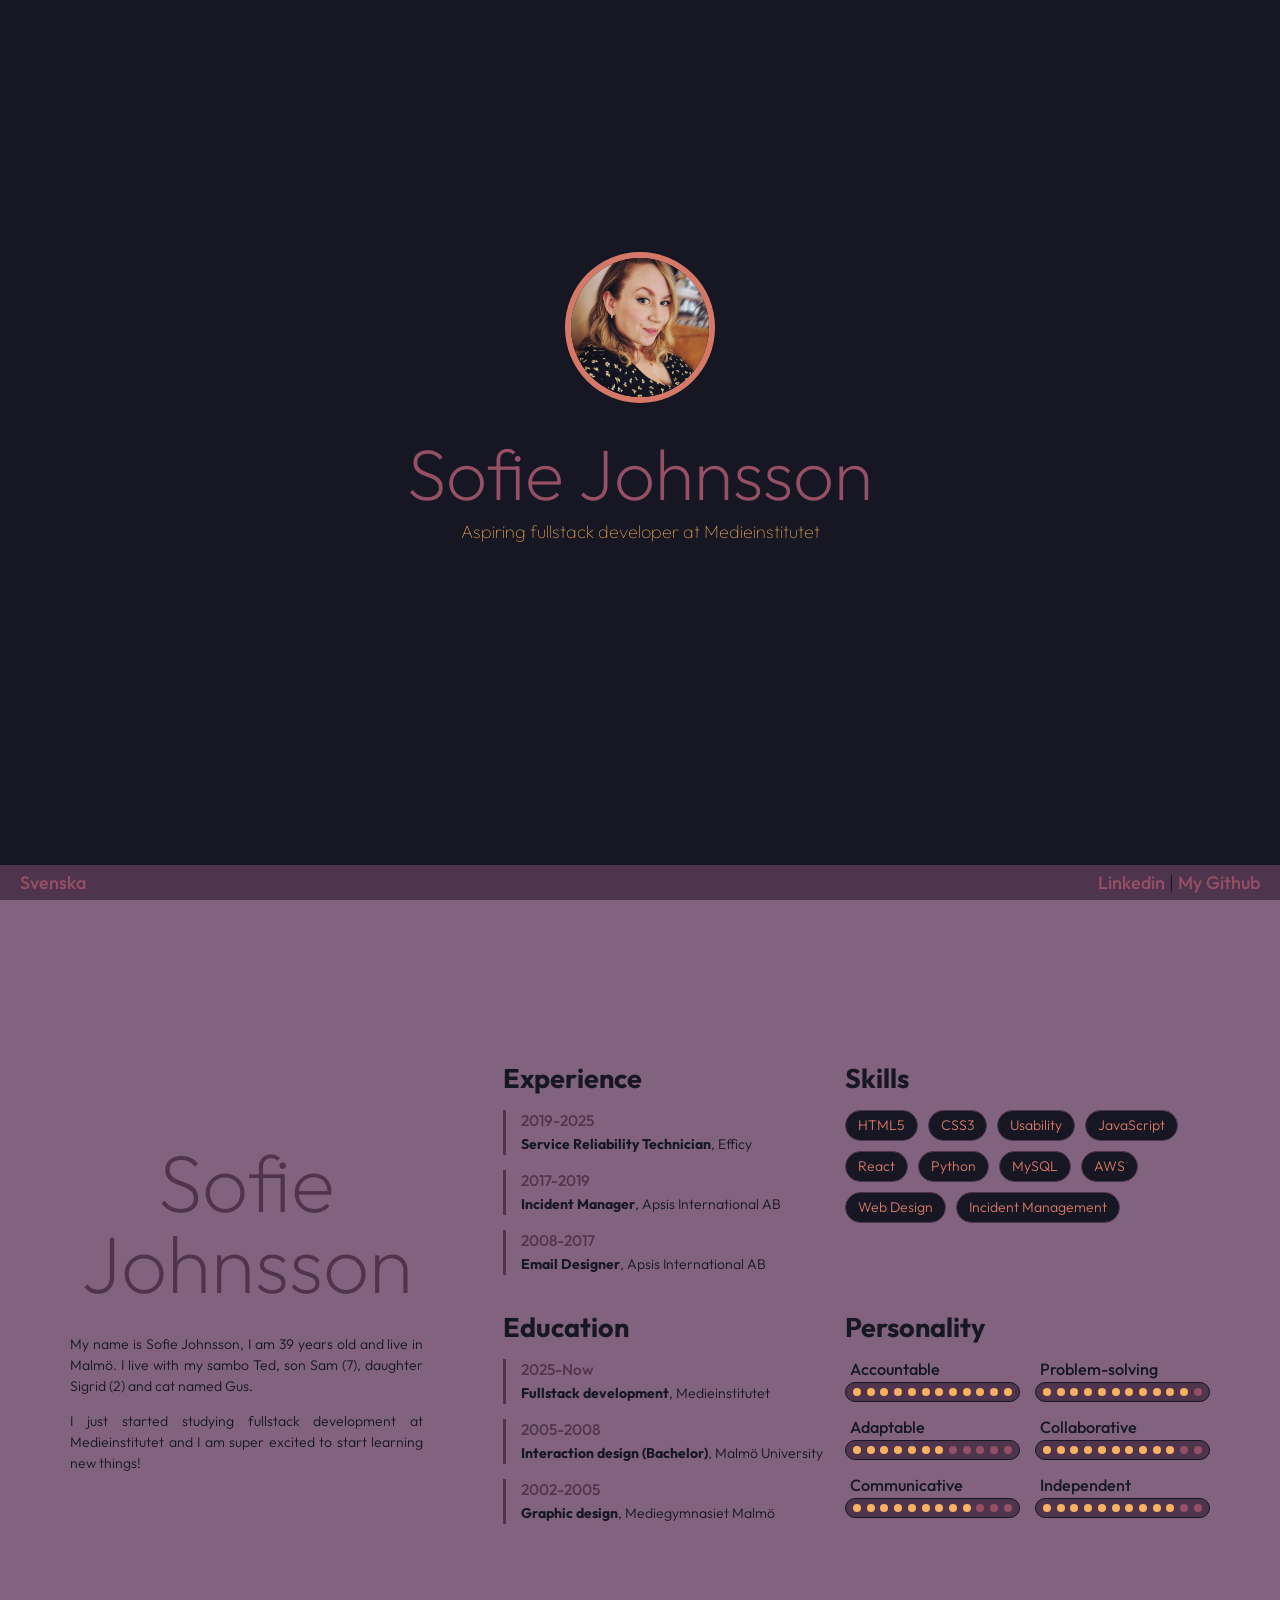
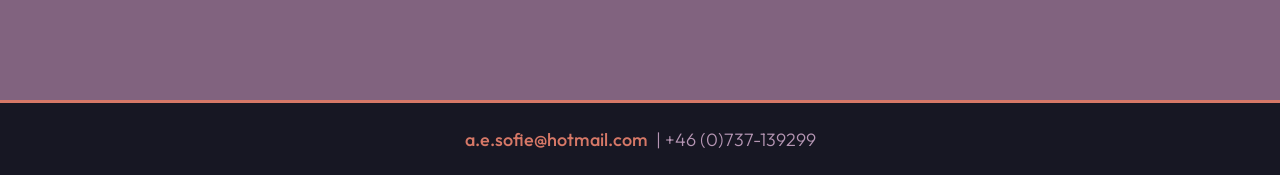
==== english.html @ 87a57439 "One-slide" ====
<!DOCTYPE html>
<html lang="en">
<head>
    <meta charset="UTF-8">
    <meta name="viewport" content="width=device-width, initial-scale=1.0">
    <link rel="stylesheet" href="css/style.css">
    <title>Sofie Johnsson</title>
</head>
<body>

    <div id="hero">

        <header>
            <div id="headerimg">
                <img class="profile-image" src="img/305139433_10159655626795546_2659846789829574413_n.jpg">
            </div>
            <div id="headertxt">
                <h1>Sofie Johnsson</h1>
                <p>Aspiring fullstack developer at Medieinstitutet<p>
            </div>
        </header>

    </div>

    <nav>
        <div id="anchors">
            <a href="index.html">Svenska</a>
        </div>
        <div id="externallinks">
            <a href="https://www.linkedin.com/in/sofiejohnsson/" target="_blank">Linkedin</a> | 
            <a href="https://github.com/Sofie200" target="_blank">My Github</a>
        </div>
    </nav>

    <main>

        <section>

            <article id="Bio">
                <h1>Sofie Johnsson</h1>
                <p>My name is Sofie Johnsson, I am 39 years old and live in Malmö. I live with my sambo Ted, son Sam (7), daughter Sigrid (2) and cat named Gus.</p>
                <!--<p>I enjoy baking, true crime podcasts, trivia games and spending time with friends and family &#128525;</p>-->
                <p>I just started studying fullstack development at Medieinstitutet and I am super excited to start learning new things!</p>
            </article>

        </section>
        <section id="sections">
            
            <article id="Experience">
                <h2>Experience</h2>
                <ul>
                    <li><h3>2019-2025</h3><span class="bolder">Service Reliability Technician</span>, Efficy</li>
                    <li><h3>2017-2019</h3><span class="bolder">Incident Manager</span>, Apsis International AB</li>
                    <li><h3>2008-2017</h3><span class="bolder">Email Designer</span>, Apsis International AB</li>
                </ul>
            </article>

            <article id="Education">
                <h2>Education</h2>
                <ul>
                    <li><h3>2025-Now</h3><span class="bolder">Fullstack development</span>, Medieinstitutet</li>
                    <li><h3>2005-2008</h3><span class="bolder">Interaction design (Bachelor)</span>, Malmö University</li>
                    <li><h3>2002-2005</h3><span class="bolder">Graphic design</span>, Mediegymnasiet Malmö</li>
                </ul>
            </article>

            <article id="skills">
                <h2>Skills</h2>
                <ol>
                    <li>HTML5</li>
                    <li>CSS3</li>
                    <li>Usability</li>
                    <li>JavaScript</li>
                    <li>React</li>
                    <li>Python</li>
                    <li>MySQL</li>
                    <li>AWS</li>
                    <li>Web Design</li>
                    <li>Incident Management</li>
                </ol>
            </article>

            <article id="personality">
                <h2>Personality</h2>

                <div id="personality-grid">

                </div>

            </article>

        </section>            
            
    </main>

    <footer>
        <a href="mailto:a.e.sofie@hotmail.com">a.e.sofie@hotmail.com</a>&nbsp;
        | +46 (0)737-139299
    </footer>
    <script src="src/main_eng.js" type="module"></script>
</body>
</html>
---- css/style.css ----
@import url('https://fonts.googleapis.com/css2?family=Molle:ital@1&display=swap');
@import url('https://fonts.googleapis.com/css2?family=Outfit:wght@100..900&display=swap');

*{
    box-sizing: border-box;
}

body{
    font-family: Outfit, Arial, Helvetica, sans-serif;
    color: #171723;
    font-weight: 300;
    font-size: 18px;
    background-color:#81637f;
    padding: 0;
    margin: 0;
}

p, li{
    font-size: 14px;
    line-height: 1.5em;
}

#hero{
    display: flex;
    grid-template-rows: 1fr;
    height: calc(100vh - 35px);
    background-color:#171723;
}

header{
    width: 95%;
    text-align: center;
    padding: 0 10% 50px;
    margin: auto;
}

#headerimg img{
    border-radius: 50%;
    width:15%;
    min-width: 150px;
    margin: 0 auto;
    border: solid 6px #d67867;
}

#headertxt p{
    color: #fab261;
    font-size: 18px;
    font-weight: 100;
}

nav{
    height: 35px;
    background-color: #4f344e;
    display: flex;
    align-self: flex-start;
    flex-wrap: wrap;
    justify-content: space-between;
    align-items: center;
    position:sticky;
    top:0;
    padding: 0 20px;
}

main{
    display: grid;
    grid-template-columns: 1fr 2fr;
    gap:80px;
    max-width: 1200px;
    grid-template-rows: 1fr;
    padding: 30px;
    height: calc(100vh - 100px);
    margin: auto;
    align-items: center;
}

h1{
    font-weight: 200;
    font-size: 4em;
    line-height: 1em;
    color:#965065;
    margin:30px 0 -10px;
}

#Bio h1{
    font-weight: 200;
    font-size: 4.5em;
    line-height: 1em;
    color:#4f344e;
    text-align: center;
    margin-bottom: 30px;
}

h2{
    margin: 0 0 15px;
}

h3{
    margin:0;
    color:#4f344e;
    font-size: 1.1em;
    font-weight: 500;
    padding-bottom: 3px;
}

h4{
    margin:0 0 0 5px;
    font-size: 0.9em;
    font-weight: 500;
    padding-bottom: 3px;
}

#Bio{
    text-align: justify;
}

#sections{
    display: grid;
    grid-template-columns: 1fr 1fr;
    grid-template-rows: 1fr 1fr;
    gap: 20px 0;
    grid-auto-flow: column;
}

ul, ol{
    margin:0;
    padding: 0;
}

#Education li, #Experience li{
    margin: 15px 0px;
    list-style: none;
    border-left: #4f344e solid 3px;
    padding-left: 15px;
}

#skills ol{
    width:100%;
    margin:0;
    padding: 0;
    display: flex;
    flex-wrap:wrap;
    gap:10px;
}

#skills li{
    background-color: #171723;
    list-style: none;
    padding: 4px 12px;
    border: #4f344e solid 1px;
    border-radius: 20px;
    color: #d67867;
    margin: 0;
}

a{
   color:#171723; 
   text-decoration: none;
   font-weight: 500;
}
a:hover{
    color: #4f344e;
    text-decoration: underline;
}

nav a{
   color:#965065;
}
nav a:hover{
    color: #d67867;
}

.icon a:hover{
    text-decoration: none;
}
.bolder{
    font-weight: 700;
}

#contact{
    background-color: #b696b4;
    border: #4f344e 2px solid;
    border-radius: 10px;
    padding: 15px 20px 25px;
    margin-bottom: 40px;
}

#contact-grid{
    display: grid;
    grid-template-columns: 20px 1fr;
    gap: 10px 25px;
    align-items: center;
}

#contact-grid .icon{
    width: 20px;
    display: grid;
    align-items: center;
    justify-items:center;
    text-shadow: 0 0 3px #4f344e;
}


footer{
    background-color:#171723;
    text-align: center;
    border-top: #d67867 solid 3px;
    color: #b696b4;
    height: 75px;
    display: flex;
    align-items: center;
    justify-content: center;
}

footer a{
    color:#d67867;
}


#personality-grid{
    display: grid;
    grid-template-columns: 1fr 1fr;
    gap: 15px 15px;
    align-items: center;
}

.score-bar{
    display: flex;
    justify-content: space-between;
    border:#171723 solid 1px;
    background-color: #4f344e;
    border-radius: 10px;
    height: 20px;
    align-items: center;
    padding: 0 7px;
    width: 175px;
    box-sizing: border-box;
}

.score, .grey{
    width: 8px;
    height: 8px;
    background-color: #fab261;
    border-radius: 8px;
}

.grey{
    background-color:#965065;
}

@media screen and (max-width: 1240px)  {
    main{
        max-width: 800px;
        display: block;
        height: auto;
    }
    
    #Bio h1{
        margin-top: 10px;
    }

    #Bio{
        padding-bottom: 50px;
    }

    article{
        padding-bottom: 20px;
    }
}

@media screen and (max-width: 800px)  {
    main{
        max-width: 500px;
        display: block;
        height: auto;
    }

    #sections{
        display: block;
    }

    #skills{
        padding-bottom: 40px;
    }
}

@media screen and (max-width: 420px)  {
    
    h1, #Bio h1{
        font-size: 3rem;
    }
    #Bio h1{
        margin-bottom: 20px;
    }
}
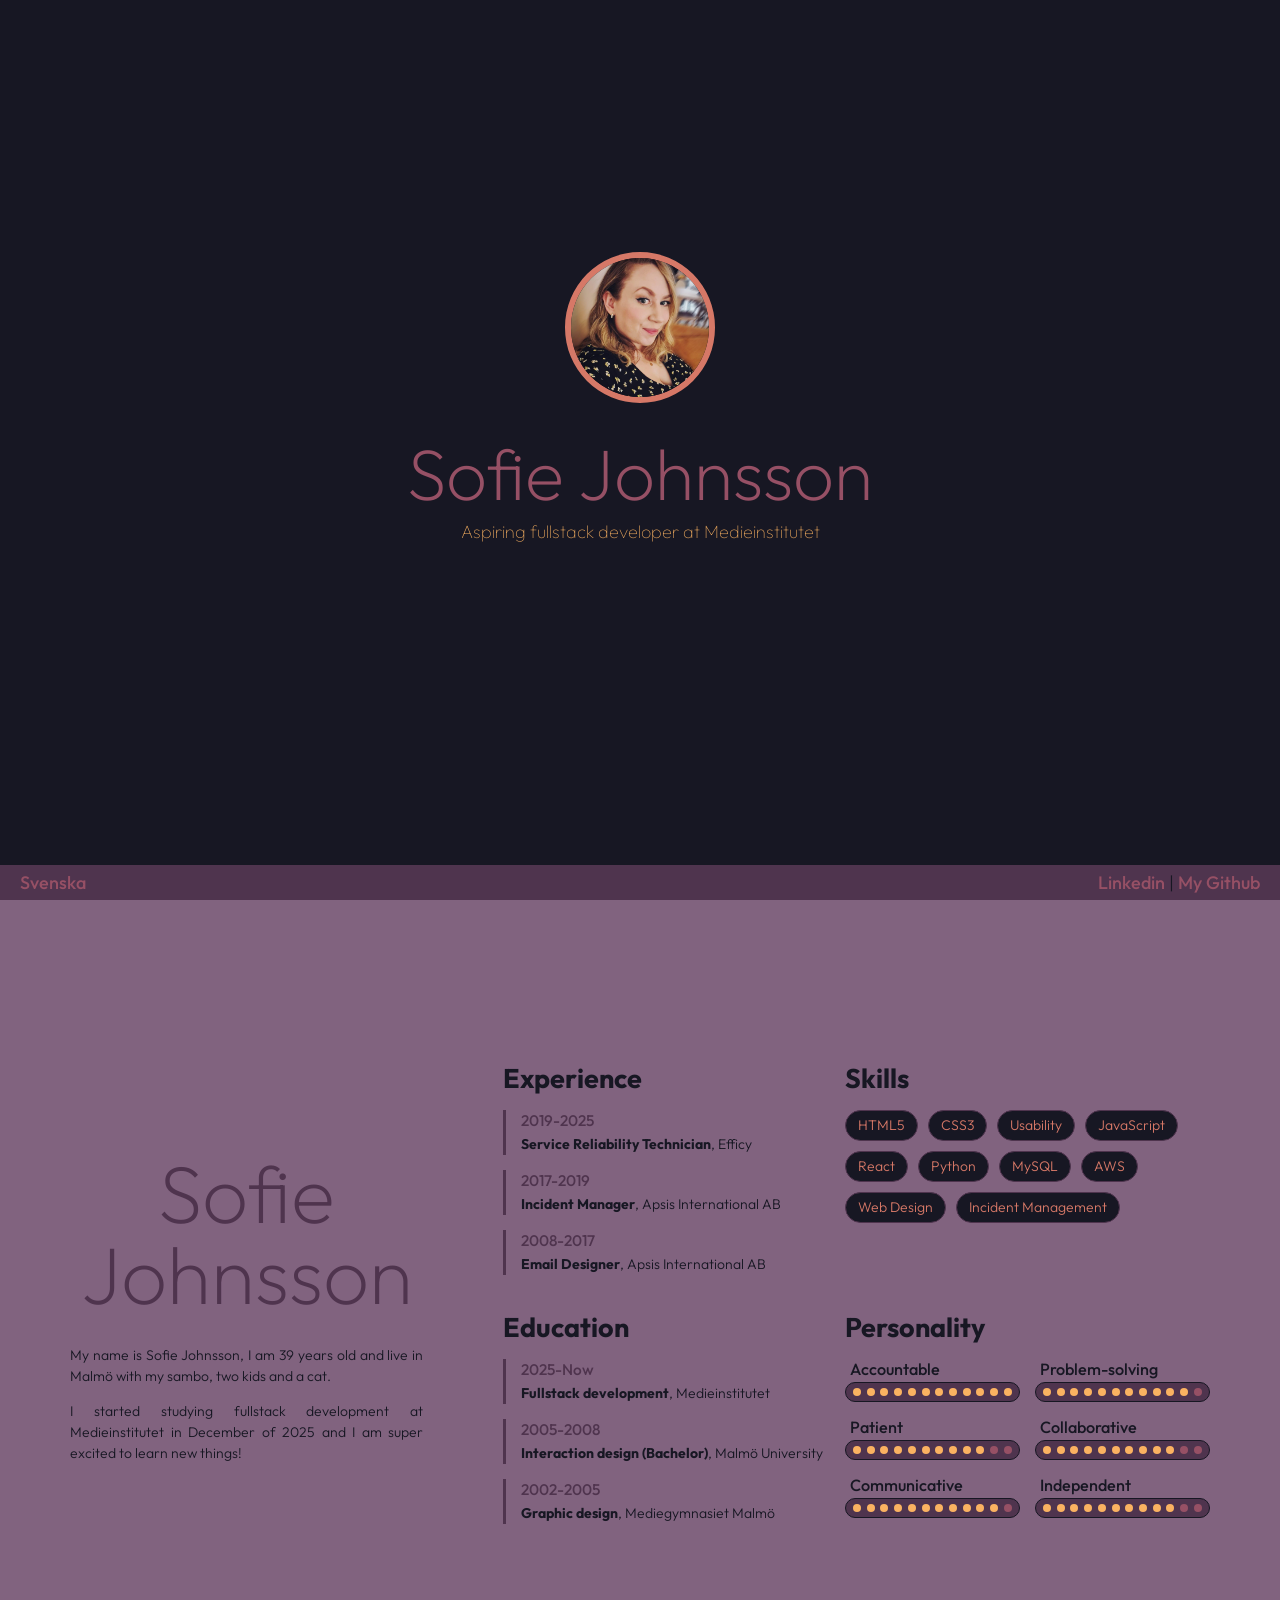
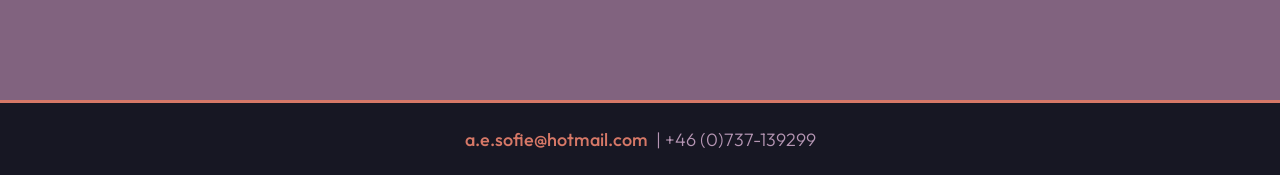
==== commit 3bf6ee4e: "Minor touchups" ====
--- a/english.html
+++ b/english.html
@@ -38,9 +38,8 @@
 
             <article id="Bio">
                 <h1>Sofie Johnsson</h1>
-                <p>My name is Sofie Johnsson, I am 39 years old and live in Malmö. I live with my sambo Ted, son Sam (7), daughter Sigrid (2) and cat named Gus.</p>
-                <!--<p>I enjoy baking, true crime podcasts, trivia games and spending time with friends and family &#128525;</p>-->
-                <p>I just started studying fullstack development at Medieinstitutet and I am super excited to start learning new things!</p>
+                <p>My name is Sofie Johnsson, I am 39 years old and live in Malmö with my sambo, two kids and a cat.</p>
+                <p>I started studying fullstack development at Medieinstitutet in December of 2025 and I am super excited to learn new things!</p>
             </article>
 
         </section>
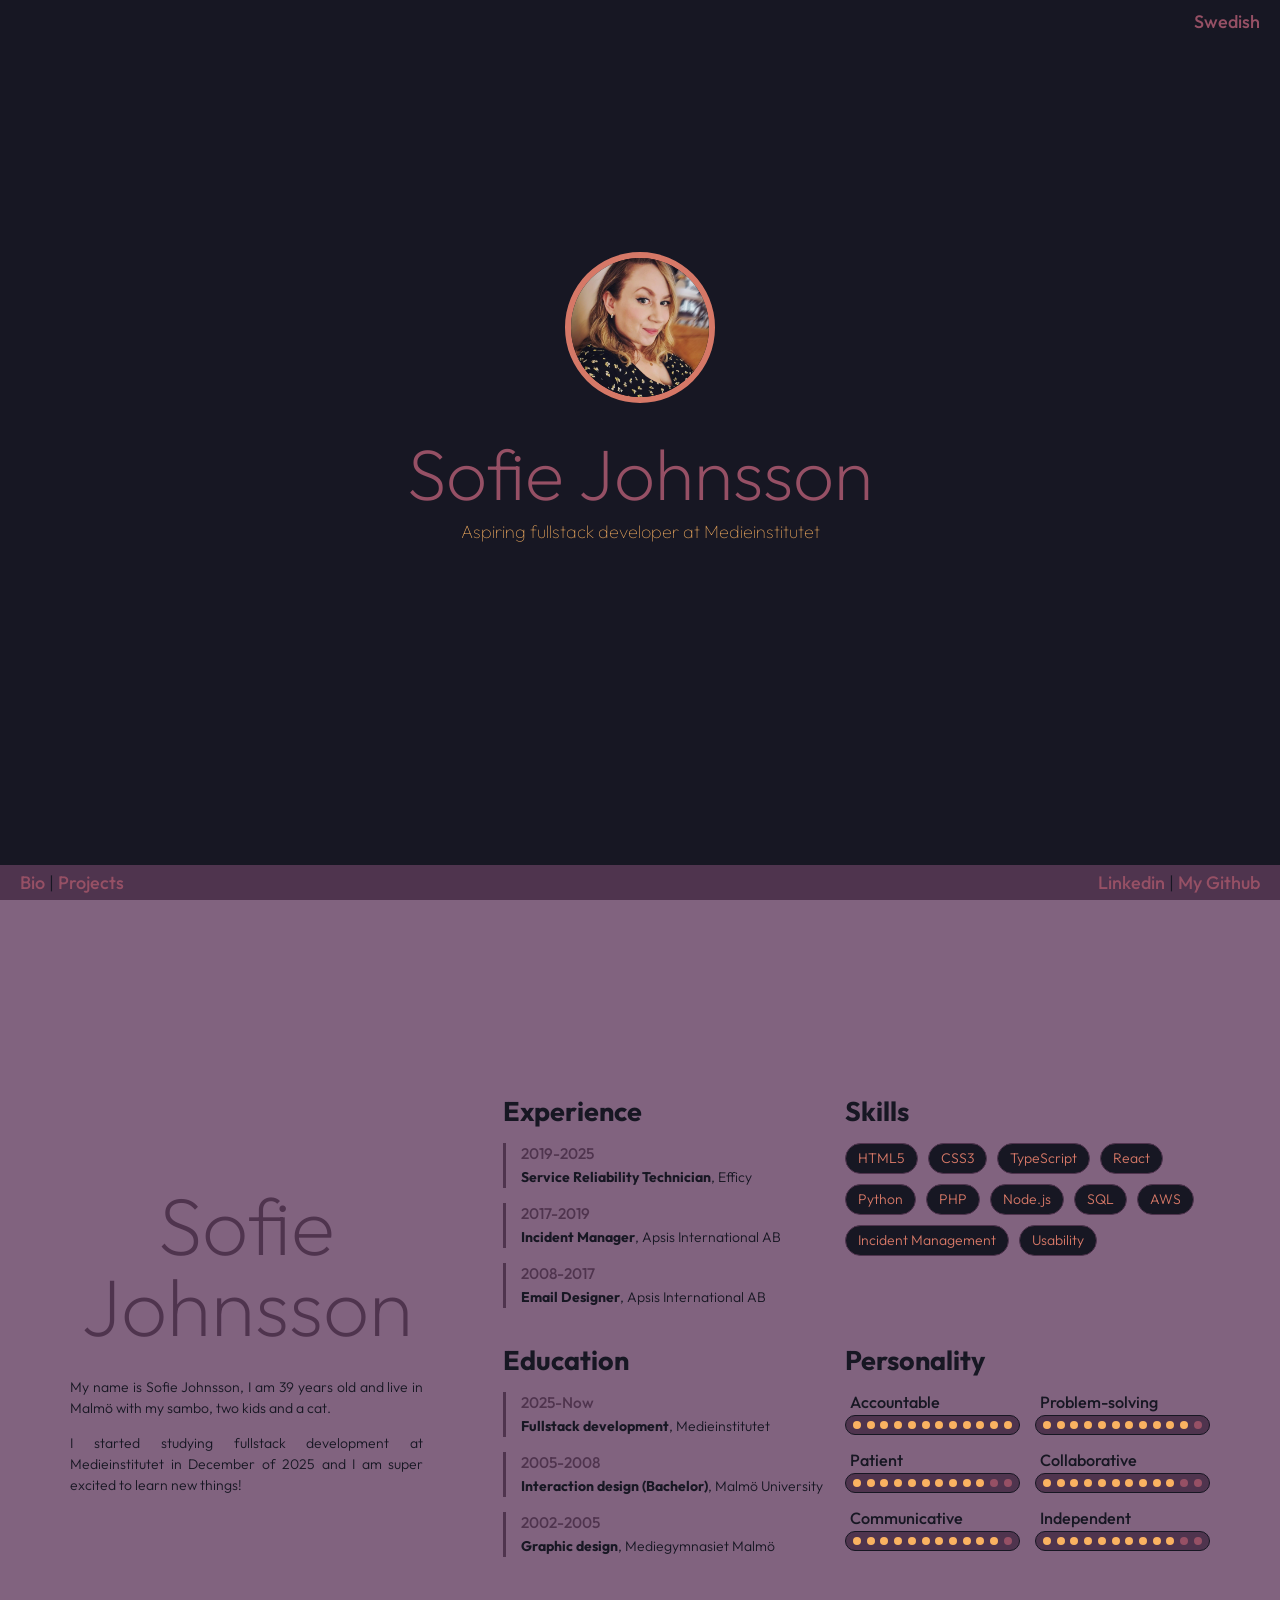
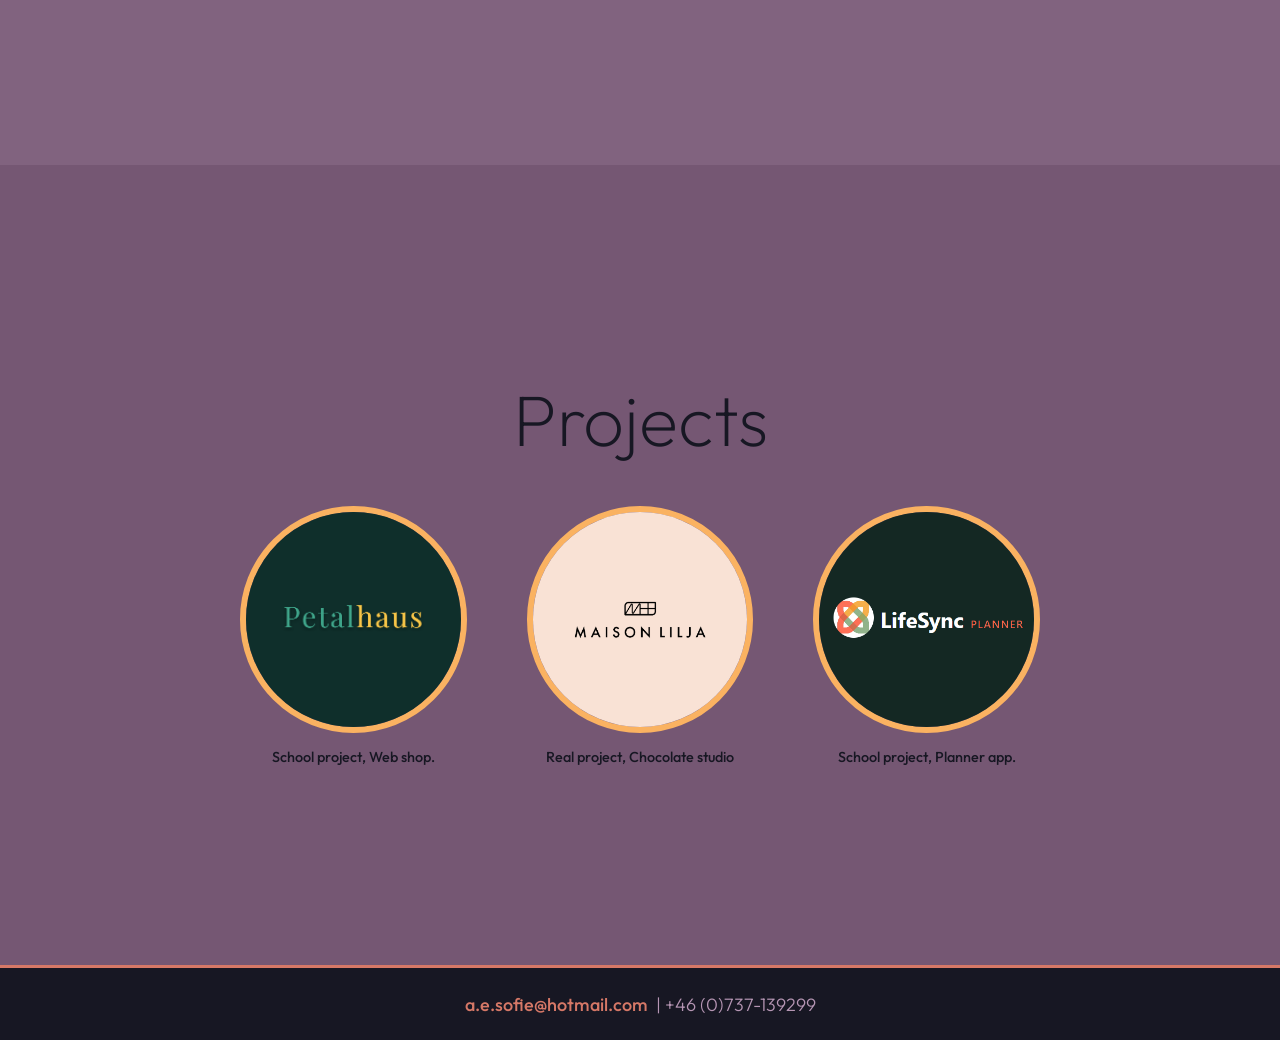
==== commit e18e29b4: "Projects added" ====
--- a/english.html
+++ b/english.html
@@ -11,6 +11,7 @@
     <div id="hero">
 
         <header>
+            <div id="language"><a href="/">Swedish</a></div>
             <div id="headerimg">
                 <img class="profile-image" src="img/305139433_10159655626795546_2659846789829574413_n.jpg">
             </div>
@@ -24,7 +25,8 @@
 
     <nav>
         <div id="anchors">
-            <a href="index.html">Svenska</a>
+            <a href="#bio-page">Bio</a> |
+            <a href="#project-page">Projects</a>
         </div>
         <div id="externallinks">
             <a href="https://www.linkedin.com/in/sofiejohnsson/" target="_blank">Linkedin</a> | 
@@ -32,7 +34,7 @@
         </div>
     </nav>
 
-    <main>
+    <main id="bio-page">
 
         <section>
 
@@ -68,14 +70,15 @@
                 <ol>
                     <li>HTML5</li>
                     <li>CSS3</li>
-                    <li>Usability</li>
-                    <li>JavaScript</li>
+                    <li>TypeScript</li>
                     <li>React</li>
                     <li>Python</li>
-                    <li>MySQL</li>
+                    <li>PHP</li>
+                    <li>Node.js</li>
+                    <li>SQL</li>
                     <li>AWS</li>
-                    <li>Web Design</li>
                     <li>Incident Management</li>
+                    <li>Usability</li>
                 </ol>
             </article>
 
@@ -92,6 +95,36 @@
             
     </main>
 
+    <div class="wrapper-pink">
+        <main id="project-page">
+    
+            <h1>Projects</h1>
+    
+            <section>
+    
+                <div class="project">
+                    <a target="_blank" href="https://petalhaus-v2.vercel.app/"><img class="profile-image"
+                            src="img/petalhaus.png"></a>
+                    <div class="project-desc">School project, Web shop.</div>
+                </div>
+    
+                <div class="project">
+                    <a target="_blank" href="https://maison-lilja.vercel.app/"><img class="profile-image"
+                            src="img/maisonlilja.png"></a>
+                    <div class="project-desc">Real project, Chocolate studio</div>
+                </div>
+    
+                <div class="project">
+                    <a target="_blank" href="https://lifesyncplanner.vercel.app/"><img class="profile-image"
+                            src="img/lifesyncplanner.png"></a>
+                    <div class="project-desc">School project, Planner app.</div>
+                </div>
+    
+            </section>
+    
+        </main>
+    </div>
+
     <footer>
         <a href="mailto:a.e.sofie@hotmail.com">a.e.sofie@hotmail.com</a>&nbsp;
         | +46 (0)737-139299
--- a/css/style.css
+++ b/css/style.css
@@ -3,6 +3,16 @@
 
 *{
     box-sizing: border-box;
+}
+
+html {
+    scroll-behavior: smooth;
+}
+
+@media (prefers-reduced-motion: no-preference) {
+    html {
+        scroll-behavior: smooth;
+    }
 }
 
 body{
@@ -48,6 +58,12 @@
     font-weight: 100;
 }
 
+#language{
+    position: absolute;
+    top:10px;
+    right:20px;
+}
+
 nav{
     height: 35px;
     background-color: #4f344e;
@@ -61,16 +77,60 @@
     padding: 0 20px;
 }
 
-main{
+#bio-page{
     display: grid;
     grid-template-columns: 1fr 2fr;
     gap:80px;
     max-width: 1200px;
     grid-template-rows: 1fr;
     padding: 30px;
+    height: calc(100vh - 35px);
+    margin: auto;
+    align-items: center;
+}
+
+.wrapper-pink {
+    background-color: #755773;
+    display: flex;
+    align-items: center;
     height: calc(100vh - 100px);
+}
+
+#project-page {
+    max-width: 1200px;
+    padding: 30px;
     margin: auto;
-    align-items: center;
+    flex-direction: column;
+    align-items: center;
+}
+
+#project-page section {
+    max-width: 800px;
+    display: flex;
+    flex-flow: row;
+    gap:60px;
+    justify-content: space-between;
+    margin: auto;
+    align-items: center;
+}
+
+.project{
+    flex: 1;
+    text-align: center;
+}
+
+.project img {
+    border-radius: 50%;
+    width: 100%;
+    min-width: 150px;
+    margin: 0 auto;
+    border: solid 6px #fab261;
+}
+
+.project-desc{
+    font-size: 0.9rem;
+    font-weight: 500;
+    padding: 10px 0;
 }
 
 h1{
@@ -88,6 +148,12 @@
     color:#4f344e;
     text-align: center;
     margin-bottom: 30px;
+}
+
+#project-page h1 {
+    color: #171723;
+    margin-bottom: 50px;
+    text-align: center;
 }
 
 h2{
@@ -162,10 +228,10 @@
     text-decoration: underline;
 }
 
-nav a{
+nav a, #language a{
    color:#965065;
 }
-nav a:hover{
+nav a:hover, #language a:hover{
     color: #d67867;
 }
 
@@ -248,7 +314,7 @@
 }
 
 @media screen and (max-width: 1240px)  {
-    main{
+    #bio-page{
         max-width: 800px;
         display: block;
         height: auto;
@@ -268,7 +334,7 @@
 }
 
 @media screen and (max-width: 800px)  {
-    main{
+    #bio-page, #project-page, .wrapper-pink{
         max-width: 500px;
         display: block;
         height: auto;
@@ -276,6 +342,13 @@
 
     #sections{
         display: block;
+    }
+
+    #project-page section {
+        flex-direction: column;
+        max-width: 250px;
+        margin: auto;
+        gap: 40px;
     }
 
     #skills{
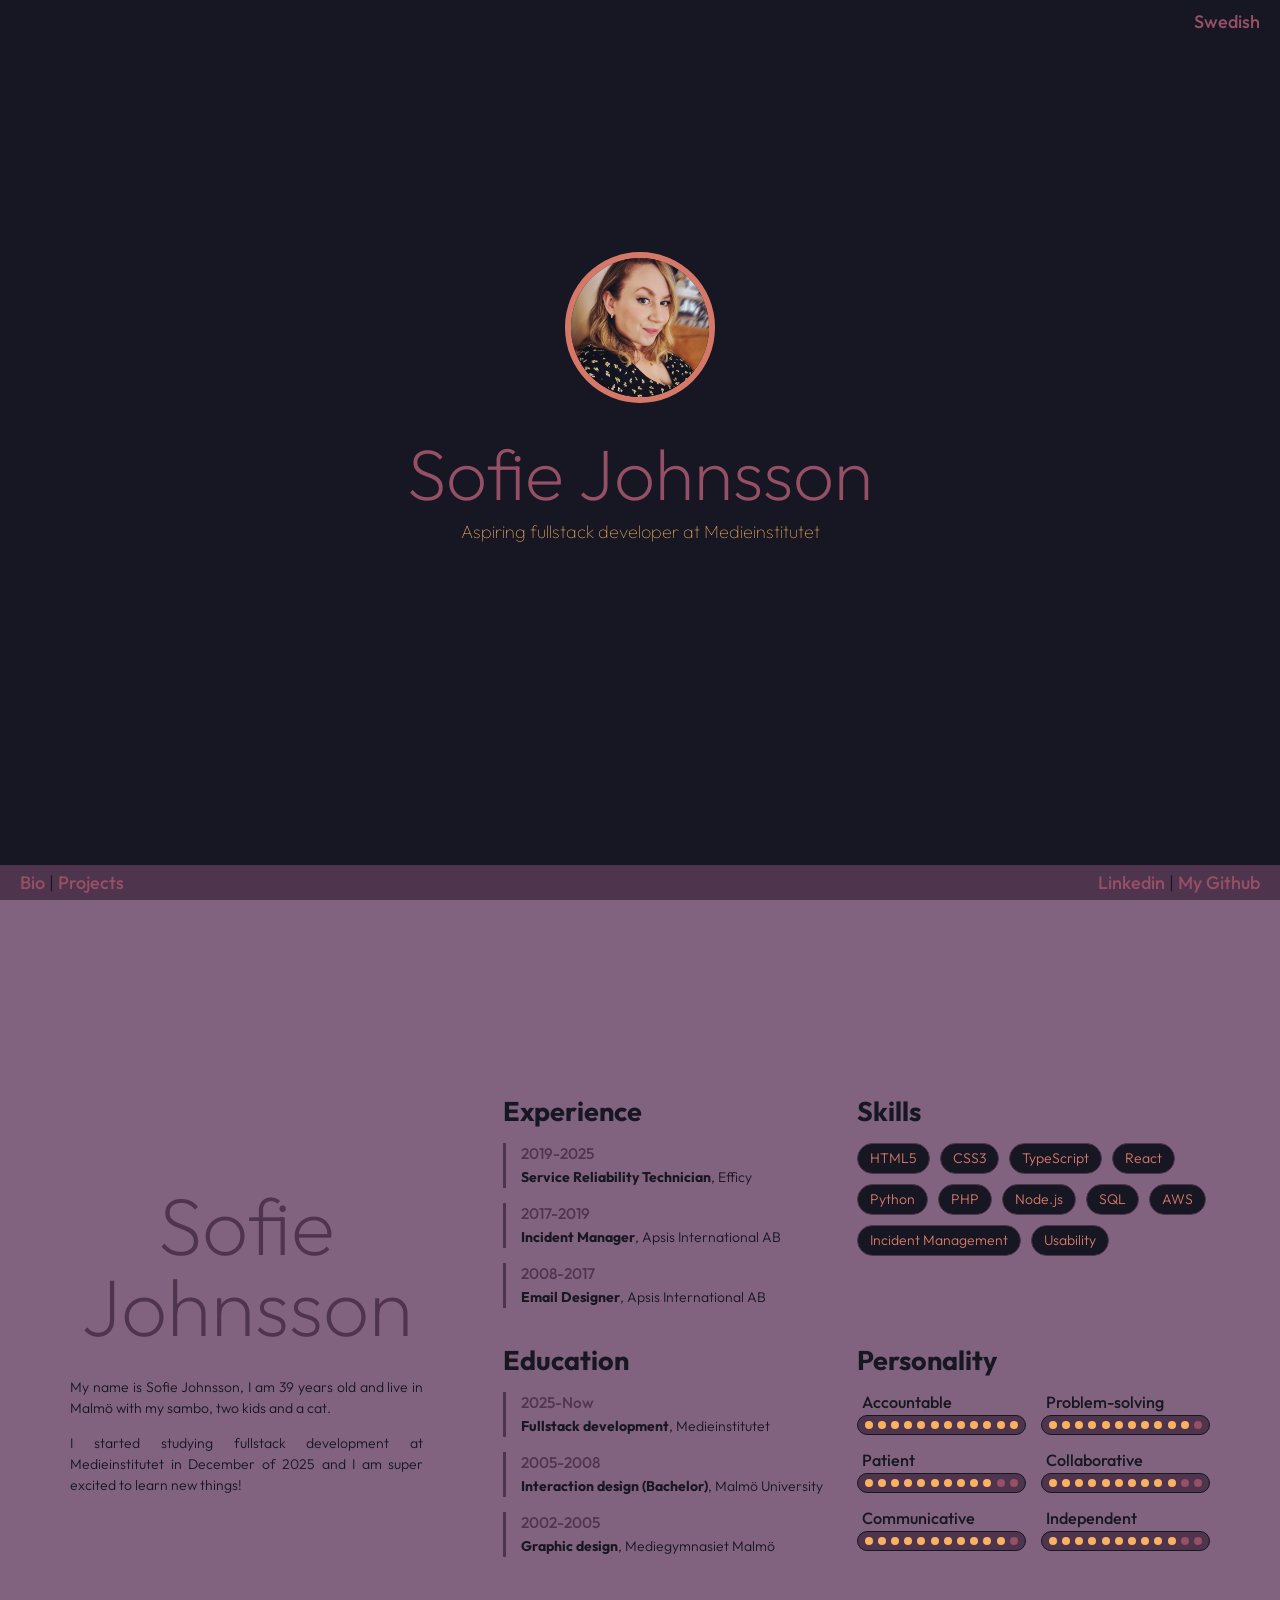
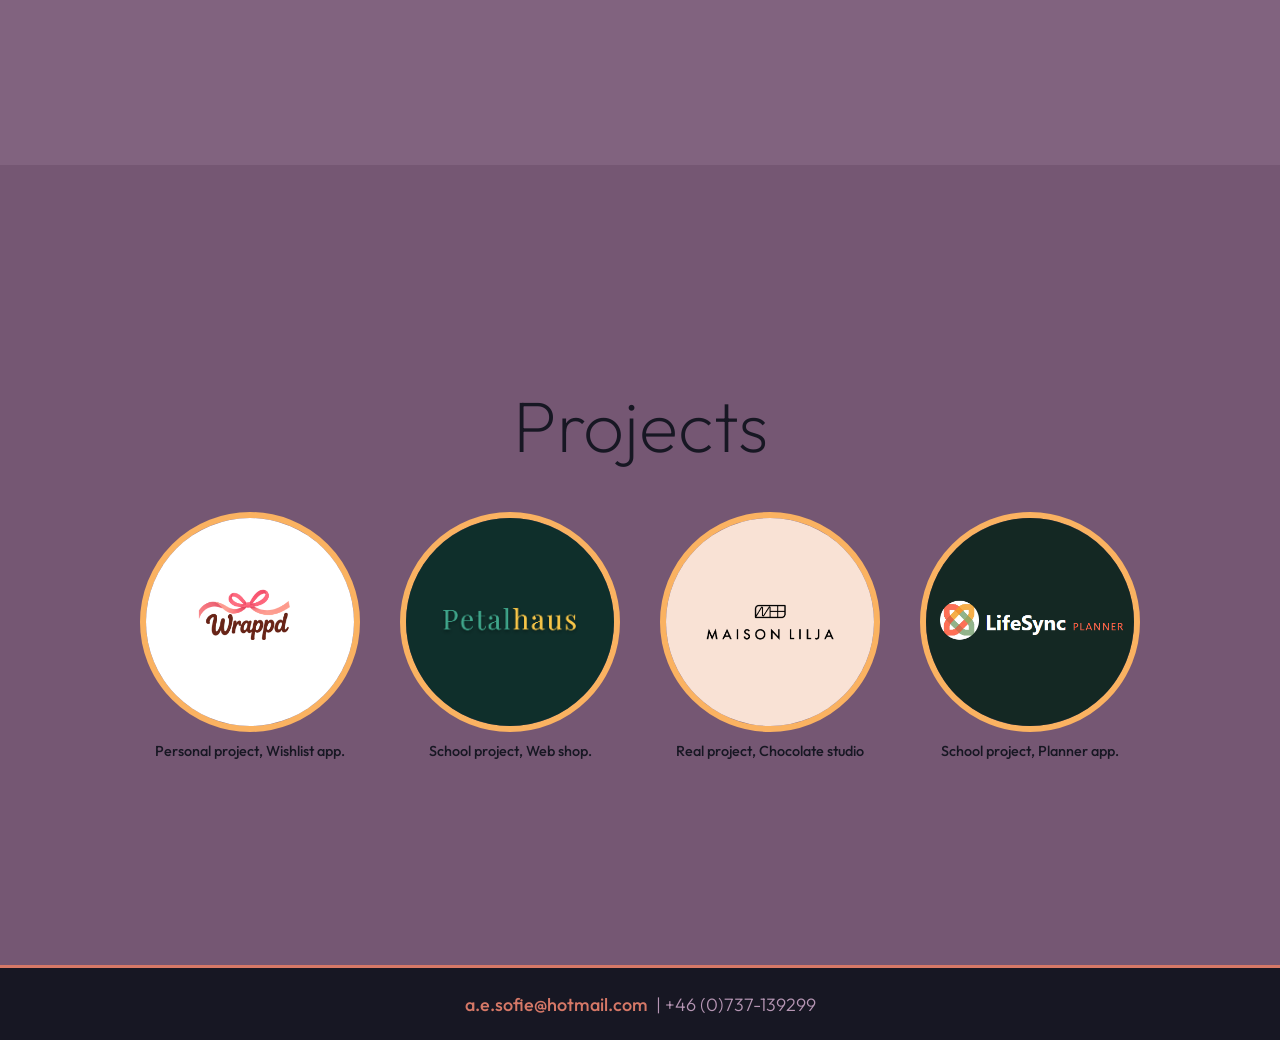
==== commit b9c0173a: "Added Wrappd project, fixed a few bugs" ====
--- a/english.html
+++ b/english.html
@@ -103,17 +103,23 @@
             <section>
     
                 <div class="project">
+                    <a target="_blank" href="https://wrappd.se/"><img class="profile-image"
+                            src="img/wrappd.png"></a>
+                    <div class="project-desc">Personal project, Wishlist app.</div>
+                </div>
+
+                <div class="project">
                     <a target="_blank" href="https://petalhaus-v2.vercel.app/"><img class="profile-image"
                             src="img/petalhaus.png"></a>
                     <div class="project-desc">School project, Web shop.</div>
                 </div>
-    
+
                 <div class="project">
                     <a target="_blank" href="https://maison-lilja.vercel.app/"><img class="profile-image"
                             src="img/maisonlilja.png"></a>
                     <div class="project-desc">Real project, Chocolate studio</div>
                 </div>
-    
+
                 <div class="project">
                     <a target="_blank" href="https://lifesyncplanner.vercel.app/"><img class="profile-image"
                             src="img/lifesyncplanner.png"></a>
--- a/css/style.css
+++ b/css/style.css
@@ -93,7 +93,7 @@
     background-color: #755773;
     display: flex;
     align-items: center;
-    height: calc(100vh - 100px);
+    min-height: calc(100vh - 100px);
 }
 
 #project-page {
@@ -105,13 +105,12 @@
 }
 
 #project-page section {
-    max-width: 800px;
-    display: flex;
-    flex-flow: row;
-    gap:60px;
-    justify-content: space-between;
+    max-width: 1000px;
+    display: grid;
+    grid-template-columns: repeat(4, 1fr);
+    gap: 40px;
     margin: auto;
-    align-items: center;
+    align-items: start;
 }
 
 .project{
@@ -122,7 +121,10 @@
 .project img {
     border-radius: 50%;
     width: 100%;
-    min-width: 150px;
+    aspect-ratio: 1 / 1;
+    object-fit: cover;
+    box-sizing: border-box;
+    display: block;
     margin: 0 auto;
     border: solid 6px #fab261;
 }
@@ -158,6 +160,7 @@
 
 h2{
     margin: 0 0 15px;
+    overflow-wrap: break-word;
 }
 
 h3{
@@ -284,7 +287,7 @@
 
 #personality-grid{
     display: grid;
-    grid-template-columns: 1fr 1fr;
+    grid-template-columns: minmax(0, 1fr) minmax(0, 1fr);
     gap: 15px 15px;
     align-items: center;
 }
@@ -298,7 +301,8 @@
     height: 20px;
     align-items: center;
     padding: 0 7px;
-    width: 175px;
+    width: 100%;
+    max-width: 175px;
     box-sizing: border-box;
 }
 
@@ -333,22 +337,34 @@
     }
 }
 
+@media screen and (max-width: 1000px)  {
+    #project-page section {
+        grid-template-columns: repeat(2, 1fr);
+        max-width: 500px;
+    }
+}
+
 @media screen and (max-width: 800px)  {
-    #bio-page, #project-page, .wrapper-pink{
+    #bio-page, #project-page{
         max-width: 500px;
         display: block;
         height: auto;
     }
 
+    .wrapper-pink{
+        display: block;
+        height: auto;
+        min-height: 0;
+    }
+
     #sections{
         display: block;
     }
 
     #project-page section {
-        flex-direction: column;
-        max-width: 250px;
-        margin: auto;
-        gap: 40px;
+        grid-template-columns: repeat(2, 1fr);
+        max-width: 500px;
+        gap: 30px;
     }
 
     #skills{
@@ -357,6 +373,11 @@
 }
 
 @media screen and (max-width: 420px)  {
+
+    #project-page section {
+        grid-template-columns: 1fr;
+        max-width: 250px;
+    }
     
     h1, #Bio h1{
         font-size: 3rem;
